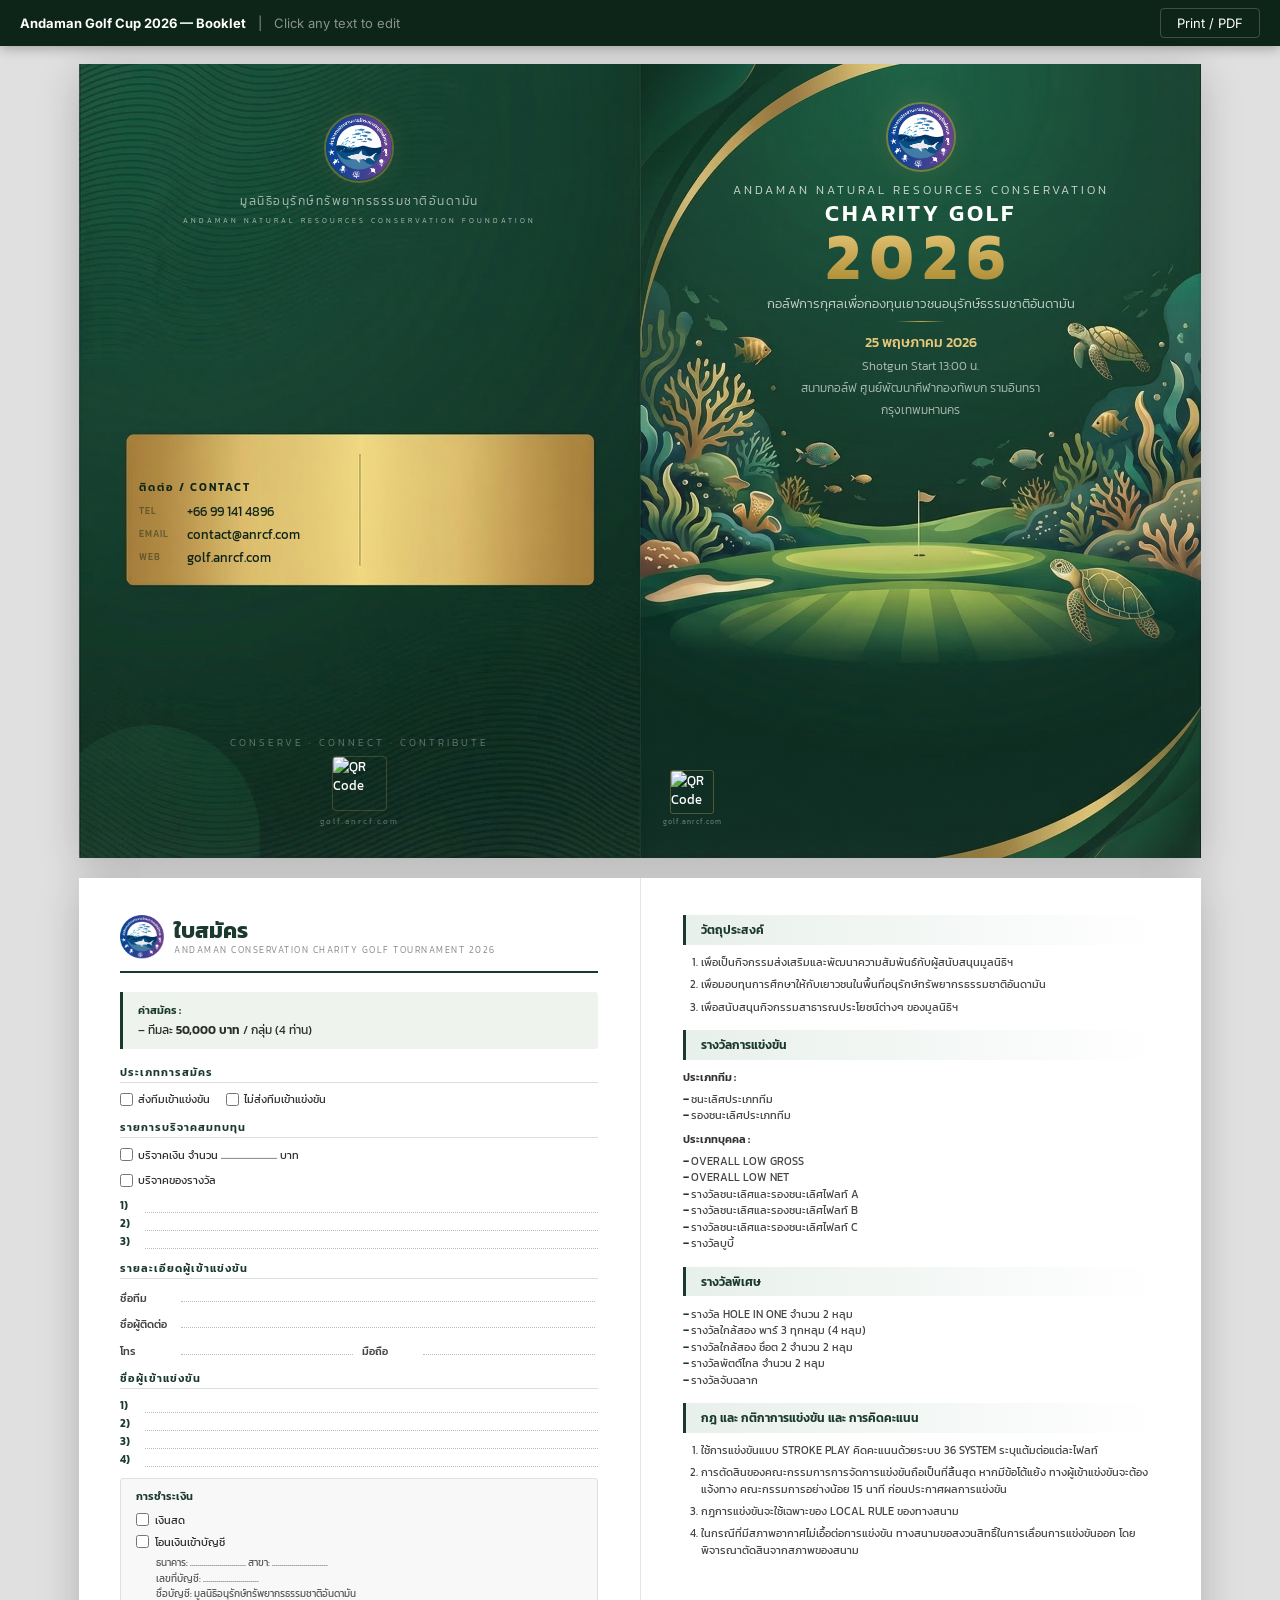
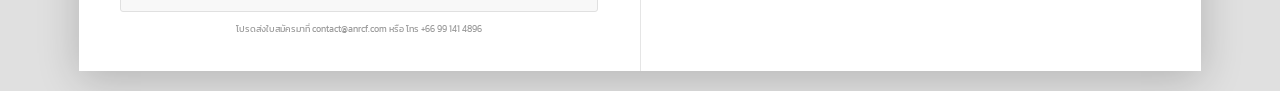
==== outputs/booklet.html @ a05aa5ee "Add charity golf booklet with custom illustrated cover - outputs/booklet.html: 4-panel A4 landscape " ====
<!DOCTYPE html>
<html lang="th">
<head>
  <meta charset="UTF-8">
  <meta name="viewport" content="width=device-width, initial-scale=1.0">
  <title>Andaman Golf Cup 2026 — Booklet</title>
  <link rel="preconnect" href="https://fonts.googleapis.com">
  <link rel="preconnect" href="https://fonts.gstatic.com" crossorigin>
  <link href="https://fonts.googleapis.com/css2?family=Kanit:ital,wght@0,200;0,300;0,400;0,500;0,600;0,700;1,300;1,400&family=Inter:wght@300;400;500;600;700&display=swap" rel="stylesheet">
  <style>
    @page { size: A4 landscape; margin: 0; }
    * { box-sizing: border-box; margin: 0; padding: 0; }
    html { font-size: 13px; }
    body {
      font-family: 'Kanit', 'Inter', sans-serif;
      background: #e0e0e0;
      color: #2c2c2c;
      padding-top: 44px;
    }

    .spread {
      width: 297mm;
      height: 210mm;
      display: flex;
      margin: 20px auto;
      box-shadow: 0 8px 40px rgba(0,0,0,0.2);
      overflow: hidden;
      position: relative;
    }

    .half-page {
      width: 148.5mm;
      height: 210mm;
      position: relative;
      overflow: hidden;
    }

    @media print {
      body { background: none; padding-top: 0; }
      .spread { margin: 0; box-shadow: none; page-break-after: always; }
      .no-print { display: none !important; }
    }

    [contenteditable="true"]:hover {
      outline: 2px dashed rgba(201, 168, 76, 0.4);
      outline-offset: 2px;
    }
    [contenteditable="true"]:focus {
      outline: 2px solid #C9A84C;
      outline-offset: 2px;
      background: rgba(201, 168, 76, 0.04);
    }

    :root {
      --green-deep:  #0D2419;
      --green-dark:  #1B3A2D;
      --green-mid:   #2D5A3D;
      --green-light: #4A7C5F;
      --gold:        #C9A84C;
      --gold-light:  #E8C97A;
      --gold-dark:   #A8872E;
      --cream:       #F8F5EE;
      --white:       #ffffff;
    }

    /* ================================================================
       COVERS — Full spread background image
    ================================================================ */
    .cover-spread {
      background-image: url('booklet-bg.png');
      background-size: 100% 100%;
      background-position: center;
    }

    .cover-page {
      color: var(--white);
      display: flex;
      flex-direction: column;
      position: relative;
    }

    /* ---- Front Cover (right half — coral/golf scene fills bottom ~65%) ---- */
    /* Safe text zone: top ~32% of the page */
    .front-content {
      position: relative;
      z-index: 2;
      display: flex;
      flex-direction: column;
      align-items: center;
      text-align: center;
      height: 100%;
      padding: 6mm 10mm 0 10mm;
    }

    .front-logo {
      width: 70px;
      height: 70px;
      border-radius: 50%;
      border: 2px solid rgba(201, 168, 76, 0.5);
      margin-top: 4mm;
      margin-bottom: 8px;
      box-shadow: 0 0 30px rgba(201, 168, 76, 0.15);
    }

    .front-event-name {
      font-size: 0.95rem;
      font-weight: 300;
      letter-spacing: 3px;
      text-transform: uppercase;
      opacity: 0.75;
      margin-bottom: 2px;
    }

    .front-title {
      font-size: 1.8rem;
      font-weight: 600;
      letter-spacing: 3px;
      text-transform: uppercase;
      line-height: 1;
    }

    .front-title .year {
      display: block;
      font-size: 5rem;
      font-weight: 700;
      line-height: 1;
      letter-spacing: 10px;
      background: linear-gradient(180deg, var(--gold-light) 0%, var(--gold-dark) 100%);
      -webkit-background-clip: text;
      -webkit-text-fill-color: transparent;
      background-clip: text;
    }

    .front-subtitle {
      font-size: 1rem;
      font-weight: 300;
      color: rgba(255,255,255,0.75);
      margin-top: 6px;
      margin-bottom: 0;
      max-width: 90%;
      line-height: 1.4;
    }

    .front-divider {
      width: 50px;
      height: 1px;
      background: linear-gradient(90deg, transparent, var(--gold), transparent);
      margin: 8px auto 8px;
    }

    .front-details {
      font-size: 0.95rem;
      font-weight: 300;
      line-height: 1.8;
      color: rgba(255,255,255,0.65);
    }

    .front-details strong {
      font-weight: 500;
      color: var(--gold-light);
      font-size: 1.05rem;
    }

    .front-qr {
      position: absolute;
      bottom: 8mm;
      left: 6mm;
      z-index: 3;
      display: flex;
      flex-direction: column;
      align-items: center;
      gap: 3px;
    }

    .front-qr img {
      width: 44px;
      height: 44px;
      border-radius: 3px;
      border: 1px solid rgba(201, 168, 76, 0.35);
    }

    .front-qr .qr-label {
      font-size: 0.5rem;
      letter-spacing: 1px;
      color: rgba(255,255,255,0.35);
    }

    /* ---- Back Cover (left half) ---- */
    /* Gold rectangle sits at ~52-68% from top, ~15-92% from left */
    .back-content {
      position: relative;
      z-index: 2;
      display: flex;
      flex-direction: column;
      height: 100%;
      padding: 8mm 10mm 8mm 10mm;
    }

    .back-logo-area {
      display: flex;
      flex-direction: column;
      align-items: center;
      flex: 0 0 auto;
      padding-top: 5mm;
    }

    .back-logo-area img {
      width: 70px;
      height: 70px;
      border-radius: 50%;
      border: 2px solid rgba(201, 168, 76, 0.4);
      margin-bottom: 10px;
      box-shadow: 0 0 25px rgba(201, 168, 76, 0.1);
    }

    .back-logo-area .org-name {
      font-size: 0.92rem;
      font-weight: 300;
      letter-spacing: 1.5px;
      text-transform: uppercase;
      color: rgba(255,255,255,0.65);
      text-align: center;
      line-height: 1.5;
    }

    /* Contact block — centered on the gold rectangle at ~60% from top */
    .back-contacts {
      position: absolute;
      top: 58%;
      left: 12mm;
      right: 12mm;
      transform: translateY(-50%);
      padding: 3mm 4mm;
      border-radius: 0;
      background: transparent;
      border: none;
    }

    .back-contacts h3 {
      font-size: 0.88rem;
      font-weight: 600;
      text-transform: uppercase;
      letter-spacing: 2px;
      color: var(--green-deep);
      margin-bottom: 6px;
    }

    .back-contacts .contact-row {
      display: flex;
      align-items: center;
      gap: 10px;
      margin-bottom: 4px;
      font-size: 1rem;
      font-weight: 400;
      color: var(--green-deep);
    }

    .back-contacts .contact-row .icon {
      min-width: 38px;
      font-size: 0.72rem;
      text-transform: uppercase;
      letter-spacing: 1px;
      color: rgba(13, 36, 25, 0.45);
      font-weight: 500;
    }

    .back-bottom {
      margin-top: auto;
      display: flex;
      flex-direction: column;
      align-items: center;
      gap: 6px;
    }

    .back-tagline {
      text-align: center;
      font-size: 0.78rem;
      font-weight: 300;
      color: rgba(255,255,255,0.35);
      letter-spacing: 3px;
      text-transform: uppercase;
    }

    .back-qr {
      display: flex;
      flex-direction: column;
      align-items: center;
      gap: 4px;
    }

    .back-qr img {
      width: 55px;
      height: 55px;
      border-radius: 4px;
      border: 1px solid rgba(201, 168, 76, 0.25);
    }

    .back-qr .qr-label {
      font-size: 0.62rem;
      letter-spacing: 2px;
      color: rgba(255,255,255,0.3);
    }

    /* ================================================================
       INSIDE PAGES
    ================================================================ */
    .inside-left,
    .inside-right {
      background: var(--white);
      color: #2c2c2c;
      padding: 10mm 11mm;
    }

    .inside-right {
      border-left: 1px solid #e5e5e5;
    }

    /* ---- Registration Form (inside left) ---- */
    .form-header {
      display: flex;
      align-items: center;
      gap: 10px;
      margin-bottom: 5mm;
      padding-bottom: 3mm;
      border-bottom: 2px solid var(--green-dark);
    }

    .form-header img { width: 44px; height: 44px; }

    .form-header-text h1 {
      font-size: 1.7rem;
      font-weight: 700;
      color: var(--green-dark);
      line-height: 1.1;
    }

    .form-header-text .form-subtitle {
      font-size: 0.68rem;
      font-weight: 300;
      letter-spacing: 1.5px;
      text-transform: uppercase;
      color: #888;
    }

    .pricing-box {
      background: #eef3ed;
      border-left: 3px solid var(--green-dark);
      padding: 2.5mm 4mm;
      margin-bottom: 4mm;
      border-radius: 0 3px 3px 0;
    }

    .pricing-box h3 {
      font-size: 0.88rem;
      font-weight: 600;
      color: var(--green-dark);
      margin-bottom: 2px;
    }

    .pricing-box .price-item {
      font-size: 0.92rem;
      font-weight: 400;
    }

    .pricing-box .price-item strong { font-weight: 600; }

    .form-section {
      margin-bottom: 3mm;
    }

    .form-section h3 {
      font-size: 0.82rem;
      font-weight: 600;
      color: var(--green-dark);
      text-transform: uppercase;
      letter-spacing: 1px;
      margin-bottom: 2mm;
      padding-bottom: 0.5mm;
      border-bottom: 1px solid #ddd;
    }

    .checkbox-row {
      display: flex;
      gap: 16px;
      margin-bottom: 2mm;
      font-size: 0.88rem;
    }

    .checkbox-row label {
      display: flex;
      align-items: center;
      gap: 5px;
    }

    .checkbox-row input[type="checkbox"] {
      width: 13px;
      height: 13px;
      accent-color: var(--green-mid);
    }

    .form-line {
      display: flex;
      align-items: baseline;
      margin-bottom: 2mm;
      font-size: 0.85rem;
    }

    .form-line .label {
      min-width: 58px;
      font-weight: 500;
      color: #444;
      flex-shrink: 0;
    }

    .form-line .dots {
      flex: 1;
      border-bottom: 1px dotted #bbb;
      margin: 0 3px;
      min-height: 15px;
    }

    .player-grid {
      display: grid;
      grid-template-columns: 20px 1fr;
      gap: 2px 5px;
      font-size: 0.85rem;
      margin-bottom: 2.5mm;
    }

    .player-grid .num {
      font-weight: 600;
      color: var(--green-dark);
    }

    .player-grid .dots {
      border-bottom: 1px dotted #bbb;
      min-height: 16px;
    }

    .payment-box {
      background: #f8f8f8;
      border: 1px solid #e0e0e0;
      border-radius: 3px;
      padding: 2.5mm 4mm;
      font-size: 0.85rem;
    }

    .payment-box h3 {
      font-size: 0.82rem;
      font-weight: 600;
      color: var(--green-dark);
      margin-bottom: 2mm;
    }

    .payment-box .pay-option {
      display: flex;
      align-items: center;
      gap: 6px;
      margin-bottom: 1.5mm;
    }

    .payment-box .pay-option input[type="checkbox"] {
      width: 13px;
      height: 13px;
    }

    .payment-box .bank-detail {
      margin-left: 20px;
      font-size: 0.8rem;
      color: #555;
      line-height: 1.5;
    }

    .form-footer {
      margin-top: 2.5mm;
      font-size: 0.72rem;
      color: #999;
      text-align: center;
    }

    /* ---- Details (inside right) ---- */
    .detail-section {
      margin-bottom: 4mm;
    }

    .detail-section h2 {
      font-size: 0.92rem;
      font-weight: 600;
      color: var(--green-dark);
      padding: 1.5mm 4mm;
      background: linear-gradient(90deg, #e8f0eb, transparent);
      border-left: 3px solid var(--green-dark);
      margin-bottom: 2.5mm;
    }

    .detail-section h3 {
      font-size: 0.85rem;
      font-weight: 600;
      color: #333;
      margin-bottom: 1.5mm;
      margin-top: 2mm;
    }

    .detail-section p,
    .detail-section li {
      font-size: 0.82rem;
      line-height: 1.55;
      color: #444;
    }

    .detail-section ul {
      list-style: none;
      padding-left: 0;
    }

    .detail-section ul li::before {
      content: '–  ';
      color: var(--green-dark);
      font-weight: 600;
    }

    .detail-section ol {
      padding-left: 18px;
    }

    .detail-section ol li {
      margin-bottom: 1.5mm;
    }

    /* ================================================================
       EDIT TOOLBAR
    ================================================================ */
    .edit-toolbar {
      position: fixed;
      top: 0;
      left: 0;
      right: 0;
      background: var(--green-deep);
      color: #fff;
      display: flex;
      align-items: center;
      justify-content: space-between;
      padding: 8px 20px;
      font-family: 'Inter', sans-serif;
      font-size: 13px;
      z-index: 1000;
      box-shadow: 0 2px 12px rgba(0,0,0,0.3);
    }

    .edit-toolbar .toolbar-left {
      display: flex;
      align-items: center;
      gap: 12px;
    }

    .edit-toolbar .toolbar-left span { opacity: 0.5; }

    .edit-toolbar button {
      background: var(--green-mid);
      color: #fff;
      border: none;
      padding: 6px 16px;
      border-radius: 4px;
      font-size: 13px;
      cursor: pointer;
      font-family: 'Inter', sans-serif;
    }

    .edit-toolbar button:hover { background: var(--green-light); }

    .edit-toolbar button.secondary {
      background: transparent;
      border: 1px solid rgba(255,255,255,0.2);
    }

    .edit-toolbar button.secondary:hover {
      background: rgba(255,255,255,0.1);
    }

    @media print {
      .edit-toolbar { display: none; }
      body { padding-top: 0; }
    }
  </style>
</head>
<body>

  <!-- TOOLBAR -->
  <div class="edit-toolbar no-print">
    <div class="toolbar-left">
      <strong>Andaman Golf Cup 2026 — Booklet</strong>
      <span>|</span>
      <span>Click any text to edit</span>
    </div>
    <div>
      <button class="secondary" onclick="window.print()">Print / PDF</button>
    </div>
  </div>

  <!-- ============================================================
       SPREAD 1: BACK COVER (left) + FRONT COVER (right)
  ============================================================ -->
  <div class="spread cover-spread">

    <!-- BACK COVER (left half of image) -->
    <div class="half-page cover-page back-cover">
      <div class="back-content">
        <div class="back-logo-area">
          <img src="website/Favicon.png" alt="ANRCF Logo">
          <div class="org-name" contenteditable="true">มูลนิธิอนุรักษ์ทรัพยากรธรรมชาติอันดามัน</div>
          <div class="org-name" style="margin-top:5px; font-size:0.55rem; letter-spacing:3px;" contenteditable="true">Andaman Natural Resources Conservation Foundation</div>
        </div>

        <div class="back-contacts">
          <h3>ติดต่อ / Contact</h3>
          <div class="contact-row">
            <span class="icon">Tel</span>
            <span contenteditable="true">+66 99 141 4896</span>
          </div>
          <div class="contact-row">
            <span class="icon">Email</span>
            <span contenteditable="true">contact@anrcf.com</span>
          </div>
          <div class="contact-row">
            <span class="icon">Web</span>
            <span contenteditable="true">golf.anrcf.com</span>
          </div>
        </div>

        <div class="back-bottom">
          <div class="back-tagline" contenteditable="true">Conserve · Connect · Contribute</div>
          <div class="back-qr">
            <img src="https://api.qrserver.com/v1/create-qr-code/?size=200x200&data=https://golf.anrcf.com&color=C9A84C&bgcolor=0D2419" alt="QR Code">
            <span class="qr-label">golf.anrcf.com</span>
          </div>
        </div>
      </div>
    </div>

    <!-- FRONT COVER (right half of image — golf/coral scene) -->
    <div class="half-page cover-page front-cover">
      <div class="front-content">
        <img src="website/Favicon.png" alt="ANRCF Logo" class="front-logo">

        <div class="front-event-name" contenteditable="true">Andaman Natural Resources Conservation</div>
        <div class="front-title">
          <span contenteditable="true">Charity Golf</span>
          <span class="year" contenteditable="true">2026</span>
        </div>

        <div class="front-subtitle" contenteditable="true">กอล์ฟการกุศลเพื่อกองทุนเยาวชนอนุรักษ์ธรรมชาติอันดามัน</div>

        <div class="front-divider"></div>

        <div class="front-details">
          <div contenteditable="true"><strong>25 พฤษภาคม 2026</strong></div>
          <div contenteditable="true">Shotgun Start 13:00 น.</div>
          <div contenteditable="true">สนามกอล์ฟ ศูนย์พัฒนากีฬากองทัพบก รามอินทรา</div>
          <div contenteditable="true">กรุงเทพมหานคร</div>
        </div>
      </div>

      <div class="front-qr">
        <img src="https://api.qrserver.com/v1/create-qr-code/?size=200x200&data=https://golf.anrcf.com&color=C9A84C&bgcolor=0D2419" alt="QR Code">
        <span class="qr-label">golf.anrcf.com</span>
      </div>
    </div>
  </div>

  <!-- ============================================================
       SPREAD 2: INSIDE LEFT (Registration) + INSIDE RIGHT (Details)
  ============================================================ -->
  <div class="spread">

    <!-- INSIDE LEFT: REGISTRATION FORM -->
    <div class="half-page inside-left">

      <div class="form-header">
        <img src="website/Favicon.png" alt="ANRCF Logo">
        <div class="form-header-text">
          <h1 contenteditable="true">ใบสมัคร</h1>
          <div class="form-subtitle" contenteditable="true">Andaman Conservation Charity Golf Tournament 2026</div>
        </div>
      </div>

      <div class="pricing-box">
        <h3 contenteditable="true">ค่าสมัคร :</h3>
        <div class="price-item" contenteditable="true">– ทีมละ <strong>50,000 บาท</strong> / กลุ่ม (4 ท่าน)</div>
      </div>

      <div class="form-section">
        <h3>ประเภทการสมัคร</h3>
        <div class="checkbox-row">
          <label><input type="checkbox"> ส่งทีมเข้าแข่งขัน</label>
          <label><input type="checkbox"> ไม่ส่งทีมเข้าแข่งขัน</label>
        </div>
      </div>

      <div class="form-section">
        <h3>รายการบริจาคสมทบทุน</h3>
        <div class="checkbox-row">
          <label><input type="checkbox"> บริจาคเงิน จำนวน ............................ บาท</label>
        </div>
        <div class="checkbox-row">
          <label><input type="checkbox"> บริจาคของรางวัล</label>
        </div>
        <div class="player-grid" style="margin-top:1mm;">
          <span class="num">1)</span><span class="dots"></span>
          <span class="num">2)</span><span class="dots"></span>
          <span class="num">3)</span><span class="dots"></span>
        </div>
      </div>

      <div class="form-section">
        <h3>รายละเอียดผู้เข้าแข่งขัน</h3>
        <div class="form-line">
          <span class="label">ชื่อทีม</span><span class="dots"></span>
        </div>
        <div class="form-line">
          <span class="label">ชื่อผู้ติดต่อ</span><span class="dots"></span>
        </div>
        <div class="form-line">
          <span class="label">โทร</span><span class="dots"></span>
          <span class="label" style="margin-left:6px;">มือถือ</span><span class="dots"></span>
        </div>
      </div>

      <div class="form-section">
        <h3>ชื่อผู้เข้าแข่งขัน</h3>
        <div class="player-grid">
          <span class="num">1)</span><span class="dots"></span>
          <span class="num">2)</span><span class="dots"></span>
          <span class="num">3)</span><span class="dots"></span>
          <span class="num">4)</span><span class="dots"></span>
        </div>
      </div>

      <div class="payment-box">
        <h3>การชำระเงิน</h3>
        <div class="pay-option">
          <input type="checkbox">
          <span>เงินสด</span>
        </div>
        <div class="pay-option">
          <input type="checkbox">
          <span>โอนเงินเข้าบัญชี</span>
        </div>
        <div class="bank-detail" contenteditable="true">
          ธนาคาร: ............................ สาขา: ............................<br>
          เลขที่บัญชี: ............................<br>
          ชื่อบัญชี: มูลนิธิอนุรักษ์ทรัพยากรธรรมชาติอันดามัน
        </div>
      </div>

      <div class="form-footer" contenteditable="true">
        โปรดส่งใบสมัครมาที่ contact@anrcf.com หรือ โทร +66 99 141 4896
      </div>

    </div>

    <!-- INSIDE RIGHT: TOURNAMENT DETAILS -->
    <div class="half-page inside-right">

      <div class="detail-section">
        <h2>วัตถุประสงค์</h2>
        <ol contenteditable="true">
          <li>เพื่อเป็นกิจกรรมส่งเสริมและพัฒนาความสัมพันธ์กับผู้สนับสนุนมูลนิธิฯ</li>
          <li>เพื่อมอบทุนการศึกษาให้กับเยาวชนในพื้นที่อนุรักษ์ทรัพยากรธรรมชาติอันดามัน</li>
          <li>เพื่อสนับสนุนกิจกรรมสาธารณประโยชน์ต่างๆ ของมูลนิธิฯ</li>
        </ol>
      </div>

      <div class="detail-section">
        <h2>รางวัลการแข่งขัน</h2>

        <h3>ประเภททีม :</h3>
        <ul contenteditable="true">
          <li>ชนะเลิศประเภททีม</li>
          <li>รองชนะเลิศประเภททีม</li>
        </ul>

        <h3>ประเภทบุคคล :</h3>
        <ul contenteditable="true">
          <li>OVERALL LOW GROSS</li>
          <li>OVERALL LOW NET</li>
          <li>รางวัลชนะเลิศและรองชนะเลิศไฟลท์ A</li>
          <li>รางวัลชนะเลิศและรองชนะเลิศไฟลท์ B</li>
          <li>รางวัลชนะเลิศและรองชนะเลิศไฟลท์ C</li>
          <li>รางวัลบูบี้</li>
        </ul>
      </div>

      <div class="detail-section">
        <h2>รางวัลพิเศษ</h2>
        <ul contenteditable="true">
          <li>รางวัล HOLE IN ONE จำนวน 2 หลุม</li>
          <li>รางวัลใกล้สอง พาร์ 3 ทุกหลุม (4 หลุม)</li>
          <li>รางวัลใกล้สอง ชื่อต 2 จำนวน 2 หลุม</li>
          <li>รางวัลพัตต์ไกล จำนวน 2 หลุม</li>
          <li>รางวัลจับฉลาก</li>
        </ul>
      </div>

      <div class="detail-section">
        <h2>กฎ และ กติกาการแข่งขัน และ การคิดคะแนน</h2>
        <ol contenteditable="true">
          <li>ใช้การแข่งขันแบบ STROKE PLAY คิดคะแนนด้วยระบบ 36 SYSTEM ระบุแต้มต่อแต่ละไฟลท์</li>
          <li>การตัดสินของคณะกรรมการการจัดการแข่งขันถือเป็นที่สิ้นสุด หากมีข้อโต้แย้ง ทางผู้เข้าแข่งขันจะต้องแจ้งทาง คณะกรรมการอย่างน้อย 15 นาที ก่อนประกาศผลการแข่งขัน</li>
          <li>กฎการแข่งขันจะใช้เฉพาะของ LOCAL RULE ของทางสนาม</li>
          <li>ในกรณีที่มีสภาพอากาศไม่เอื้อต่อการแข่งขัน ทางสนามขอสงวนสิทธิ์ในการเลื่อนการแข่งขันออก โดยพิจารณาตัดสินจากสภาพของสนาม</li>
        </ol>
      </div>

    </div>
  </div>

</body>
</html>
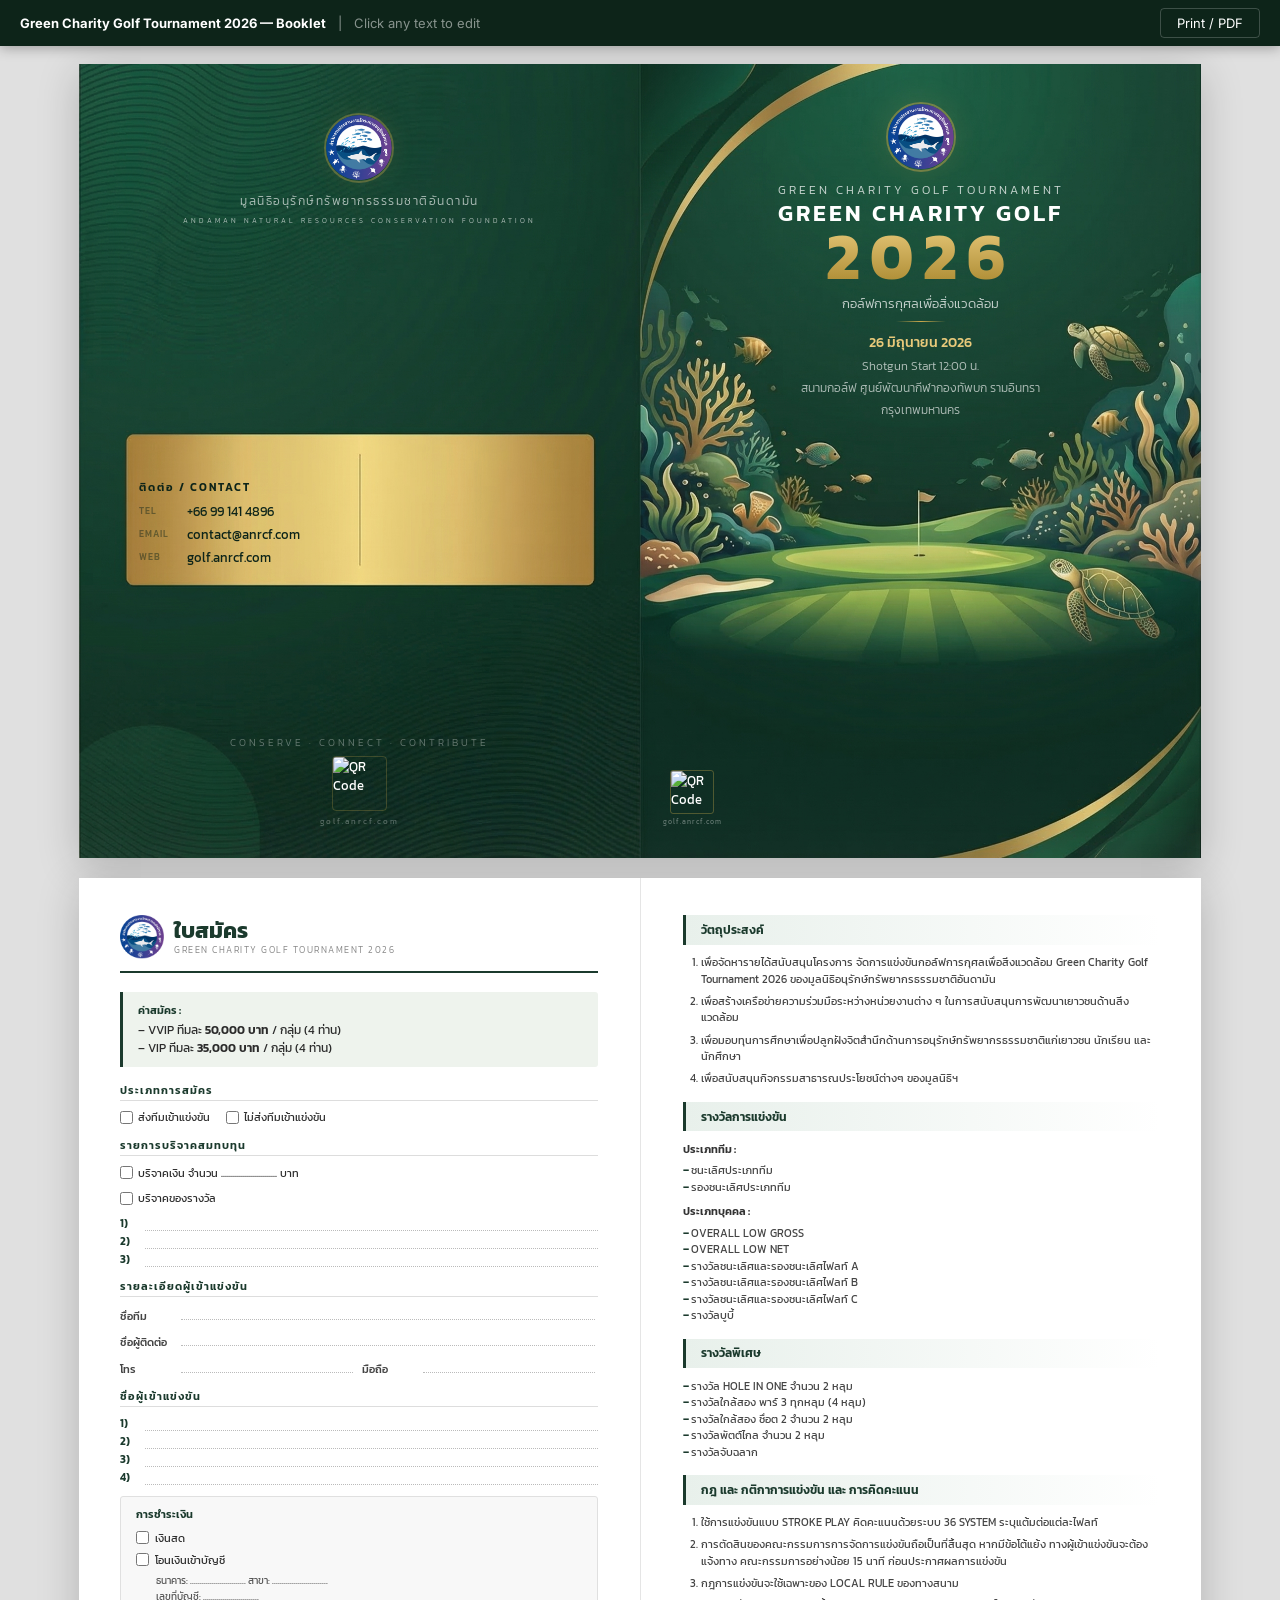
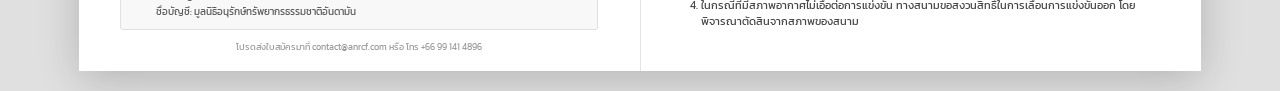
==== commit c2dc3250: "Update event date to 26 June 2026 and fix multilingual display issues - Change event date from 25 Ma" ====
--- a/outputs/booklet.html
+++ b/outputs/booklet.html
@@ -3,7 +3,7 @@
 <head>
   <meta charset="UTF-8">
   <meta name="viewport" content="width=device-width, initial-scale=1.0">
-  <title>Andaman Golf Cup 2026 — Booklet</title>
+  <title>Green Charity Golf Tournament 2026 — Booklet</title>
   <link rel="preconnect" href="https://fonts.googleapis.com">
   <link rel="preconnect" href="https://fonts.gstatic.com" crossorigin>
   <link href="https://fonts.googleapis.com/css2?family=Kanit:ital,wght@0,200;0,300;0,400;0,500;0,600;0,700;1,300;1,400&family=Inter:wght@300;400;500;600;700&display=swap" rel="stylesheet">
@@ -588,7 +588,7 @@
   <!-- TOOLBAR -->
   <div class="edit-toolbar no-print">
     <div class="toolbar-left">
-      <strong>Andaman Golf Cup 2026 — Booklet</strong>
+      <strong>Green Charity Golf Tournament 2026 — Booklet</strong>
       <span>|</span>
       <span>Click any text to edit</span>
     </div>
@@ -642,19 +642,19 @@
       <div class="front-content">
         <img src="website/Favicon.png" alt="ANRCF Logo" class="front-logo">
 
-        <div class="front-event-name" contenteditable="true">Andaman Natural Resources Conservation</div>
+        <div class="front-event-name" contenteditable="true">Green Charity Golf Tournament</div>
         <div class="front-title">
-          <span contenteditable="true">Charity Golf</span>
+          <span contenteditable="true">Green Charity Golf</span>
           <span class="year" contenteditable="true">2026</span>
         </div>
 
-        <div class="front-subtitle" contenteditable="true">กอล์ฟการกุศลเพื่อกองทุนเยาวชนอนุรักษ์ธรรมชาติอันดามัน</div>
+        <div class="front-subtitle" contenteditable="true">กอล์ฟการกุศลเพื่อสิ่งแวดล้อม</div>
 
         <div class="front-divider"></div>
 
         <div class="front-details">
-          <div contenteditable="true"><strong>25 พฤษภาคม 2026</strong></div>
-          <div contenteditable="true">Shotgun Start 13:00 น.</div>
+          <div contenteditable="true"><strong>26 มิถุนายน 2026</strong></div>
+          <div contenteditable="true">Shotgun Start 12:00 น.</div>
           <div contenteditable="true">สนามกอล์ฟ ศูนย์พัฒนากีฬากองทัพบก รามอินทรา</div>
           <div contenteditable="true">กรุงเทพมหานคร</div>
         </div>
@@ -679,13 +679,14 @@
         <img src="website/Favicon.png" alt="ANRCF Logo">
         <div class="form-header-text">
           <h1 contenteditable="true">ใบสมัคร</h1>
-          <div class="form-subtitle" contenteditable="true">Andaman Conservation Charity Golf Tournament 2026</div>
+          <div class="form-subtitle" contenteditable="true">Green Charity Golf Tournament 2026</div>
         </div>
       </div>
 
       <div class="pricing-box">
         <h3 contenteditable="true">ค่าสมัคร :</h3>
-        <div class="price-item" contenteditable="true">– ทีมละ <strong>50,000 บาท</strong> / กลุ่ม (4 ท่าน)</div>
+        <div class="price-item" contenteditable="true">– VVIP ทีมละ <strong>50,000 บาท</strong> / กลุ่ม (4 ท่าน)</div>
+        <div class="price-item" contenteditable="true">– VIP ทีมละ <strong>35,000 บาท</strong> / กลุ่ม (4 ท่าน)</div>
       </div>
 
       <div class="form-section">
@@ -764,8 +765,9 @@
       <div class="detail-section">
         <h2>วัตถุประสงค์</h2>
         <ol contenteditable="true">
-          <li>เพื่อเป็นกิจกรรมส่งเสริมและพัฒนาความสัมพันธ์กับผู้สนับสนุนมูลนิธิฯ</li>
-          <li>เพื่อมอบทุนการศึกษาให้กับเยาวชนในพื้นที่อนุรักษ์ทรัพยากรธรรมชาติอันดามัน</li>
+          <li>เพื่อจัดหารายได้สนับสนุนโครงการ จัดการแข่งขันกอล์ฟการกุศลเพื่อสิ่งแวดล้อม Green Charity Golf Tournament 2026 ของมูลนิธิอนุรักษ์ทรัพยากรธรรมชาติอันดามัน</li>
+          <li>เพื่อสร้างเครือข่ายความร่วมมือระหว่างหน่วยงานต่าง ๆ ในการสนับสนุนการพัฒนาเยาวชนด้านสิ่งแวดล้อม</li>
+          <li>เพื่อมอบทุนการศึกษาเพื่อปลูกฝังจิตสำนึกด้านการอนุรักษ์ทรัพยากรธรรมชาติแก่เยาวชน นักเรียน และนักศึกษา</li>
           <li>เพื่อสนับสนุนกิจกรรมสาธารณประโยชน์ต่างๆ ของมูลนิธิฯ</li>
         </ol>
       </div>
